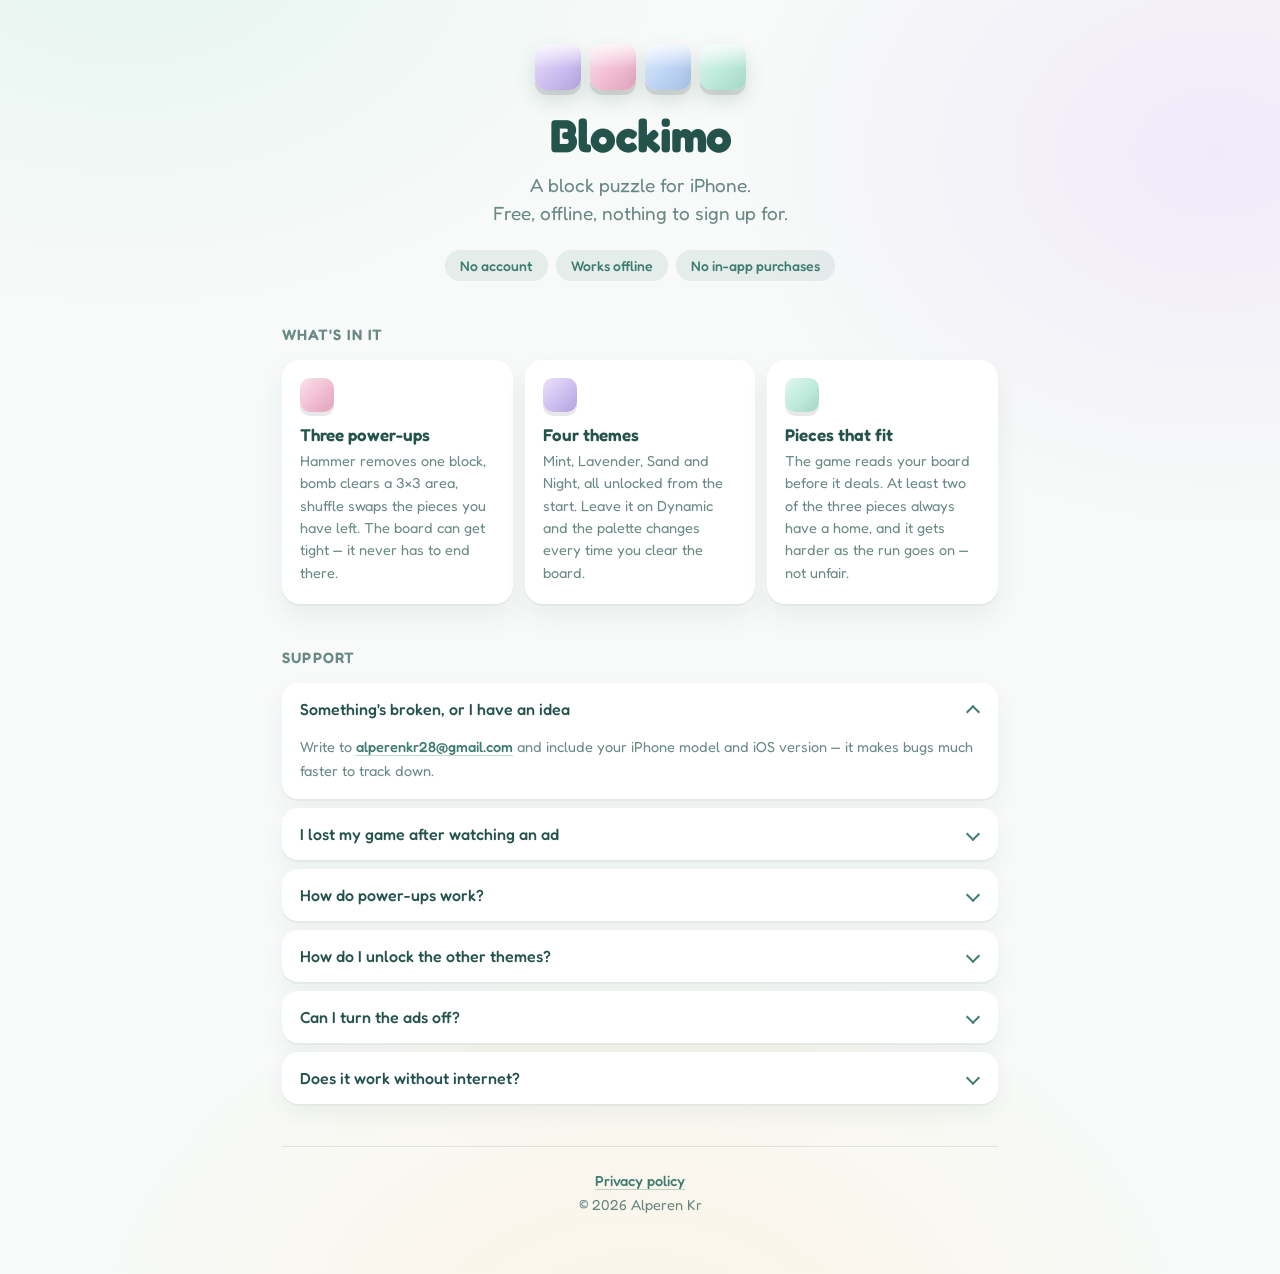
==== blockimo/index.html @ 156df825 "Blockimo destek ve gizlilik sayfalarini ekle Sites yerine GitHub Pages: yayinlamak git push oluyor, " ====
<!doctype html>
<meta charset="utf-8">
<meta name="viewport" content="width=device-width,initial-scale=1">
<link rel="preconnect" href="https://fonts.googleapis.com">
<link rel="preconnect" href="https://fonts.gstatic.com" crossorigin>
<link href="https://fonts.googleapis.com/css2?family=Fredoka:wght@400;500;600;700&display=swap" rel="stylesheet">
<style>
  :root{
    --shell:#8CC7BD; --panel:#3E7B71; --deep:#2F6B62; --frame:#B8DFD8;
    --lav:#CFC0F0; --rose:#F2BFD3; --sky:#BFD5F5; --mint:#BFEBDC; --butter:#F7E0AE;
    --ink:#24534C; --muted:rgba(36,83,76,.68);
  }
  *{box-sizing:border-box;margin:0;padding:0}
  body{
    font-family:Fredoka,ui-rounded,-apple-system,BlinkMacSystemFont,"Segoe UI",sans-serif;
    color:var(--ink);
    background:
      radial-gradient(900px 620px at 10% -5%, #E6F5F0 0%, rgba(230,245,240,0) 60%),
      radial-gradient(820px 640px at 95% 12%, #F1EAFA 0%, rgba(241,234,250,0) 58%),
      radial-gradient(900px 700px at 50% 108%, #FDF3E4 0%, rgba(253,243,228,0) 62%),
      #F7FAF8;
    -webkit-font-smoothing:antialiased;
  }
  .wrap{max-width:760px;margin:0 auto;padding:44px 22px 56px}

  /* ---- hero ---- */
  .logo{display:flex;gap:9px;justify-content:center;margin-bottom:20px}
  .blk{width:46px;height:46px;border-radius:12px;position:relative;
       box-shadow:0 5px 0 rgba(0,0,0,.10), 0 10px 20px rgba(40,74,69,.16)}
  .blk::after{content:"";position:absolute;inset:0;border-radius:12px;
       background:linear-gradient(180deg,rgba(255,255,255,.78),rgba(255,255,255,0) 53%)}
  .b1{background:linear-gradient(135deg,#EAE2FA,var(--lav) 52%,#B4A2E0)}
  .b2{background:linear-gradient(135deg,#FBE2EC,var(--rose) 52%,#DFA3BC)}
  .b3{background:linear-gradient(135deg,#E2ECFB,var(--sky) 52%,#A6BFE2)}
  .b4{background:linear-gradient(135deg,#E2F7EF,var(--mint) 52%,#A4D6C4)}

  h1{font-size:46px;font-weight:700;text-align:center;letter-spacing:-1px;line-height:1.1}
  .tagline{text-align:center;font-size:19px;font-weight:400;color:var(--muted);
           margin-top:10px;line-height:1.5}
  .pills{display:flex;gap:8px;justify-content:center;flex-wrap:wrap;margin-top:22px}
  .pill{font-size:14px;font-weight:500;padding:7px 15px;border-radius:999px;
        background:rgba(62,123,113,.10);color:var(--panel)}

  /* ---- sections ---- */
  h2{font-size:15px;font-weight:600;letter-spacing:.08em;text-transform:uppercase;
     color:var(--muted);margin:44px 0 16px}
  .cards{display:grid;grid-template-columns:repeat(auto-fit,minmax(210px,1fr));gap:12px}
  .card{background:#fff;border-radius:18px;padding:18px 18px 20px;
        box-shadow:0 2px 0 rgba(40,74,69,.05), 0 12px 26px rgba(40,74,69,.07)}
  .card .dot{width:34px;height:34px;border-radius:10px;margin-bottom:12px;
             box-shadow:0 4px 0 rgba(0,0,0,.09)}
  .card h3{font-size:17px;font-weight:600;margin-bottom:5px}
  .card p{font-size:14.5px;font-weight:400;color:var(--muted);line-height:1.55}

  /* ---- faq ---- */
  details{background:#fff;border-radius:16px;margin-bottom:9px;overflow:hidden;
          box-shadow:0 2px 0 rgba(40,74,69,.05), 0 10px 22px rgba(40,74,69,.06)}
  summary{list-style:none;cursor:pointer;padding:16px 46px 16px 18px;position:relative;
          font-size:16px;font-weight:500}
  summary::-webkit-details-marker{display:none}
  summary::after{content:"";position:absolute;right:20px;top:50%;width:8px;height:8px;
                 margin-top:-5px;border-right:2.2px solid var(--panel);
                 border-bottom:2.2px solid var(--panel);transform:rotate(45deg);
                 transition:transform .18s ease}
  details[open] summary::after{transform:rotate(-135deg);margin-top:-2px}
  details p{padding:0 18px 17px;font-size:14.5px;font-weight:400;color:var(--muted);line-height:1.6}

  /* ---- footer ---- */
  footer{margin-top:42px;padding-top:22px;border-top:1px solid rgba(62,123,113,.16);
         text-align:center;font-size:14.5px;font-weight:400;color:var(--muted);line-height:1.7}
  a{color:var(--panel);font-weight:500;text-decoration:none;border-bottom:1.5px solid rgba(62,123,113,.3)}
  a:hover{border-bottom-color:var(--panel)}

  @media (max-width:520px){
    .wrap{padding:32px 18px 40px}
    h1{font-size:36px}
    .tagline{font-size:17px}
    .blk{width:38px;height:38px;border-radius:10px}
  }
</style>

<div class="wrap">
  <div class="logo">
    <div class="blk b1"></div><div class="blk b2"></div>
    <div class="blk b3"></div><div class="blk b4"></div>
  </div>
  <h1>Blockimo</h1>
  <p class="tagline">A block puzzle for iPhone.<br>Free, offline, nothing to sign up for.</p>
  <div class="pills">
    <span class="pill">No account</span>
    <span class="pill">Works offline</span>
    <span class="pill">No in-app purchases</span>
  </div>

  <h2>What's in it</h2>
  <div class="cards">
    <div class="card">
      <div class="dot" style="background:linear-gradient(135deg,#FBE2EC,#F2BFD3 52%,#DFA3BC)"></div>
      <h3>Three power-ups</h3>
      <p>Hammer removes one block, bomb clears a 3×3 area, shuffle swaps the pieces you have left. The board can get tight — it never has to end there.</p>
    </div>
    <div class="card">
      <div class="dot" style="background:linear-gradient(135deg,#EAE2FA,#CFC0F0 52%,#B4A2E0)"></div>
      <h3>Four themes</h3>
      <p>Mint, Lavender, Sand and Night, all unlocked from the start. Leave it on Dynamic and the palette changes every time you clear the board.</p>
    </div>
    <div class="card">
      <div class="dot" style="background:linear-gradient(135deg,#E2F7EF,#BFEBDC 52%,#A4D6C4)"></div>
      <h3>Pieces that fit</h3>
      <p>The game reads your board before it deals. At least two of the three pieces always have a home, and it gets harder as the run goes on — not unfair.</p>
    </div>
  </div>

  <h2>Support</h2>
  <details open>
    <summary>Something's broken, or I have an idea</summary>
    <p>Write to <a href="mailto:alperenkr28@gmail.com">alperenkr28@gmail.com</a> and include your iPhone model and iOS version — it makes bugs much faster to track down.</p>
  </details>
  <details>
    <summary>I lost my game after watching an ad</summary>
    <p>Your board is saved continuously, including after a game over. Reopen the app and the run should be waiting. If it isn't, please write in — that's a bug.</p>
  </details>
  <details>
    <summary>How do power-ups work?</summary>
    <p>Hammer removes one block. Bomb clears a 3×3 area — hold on the board to aim, lift to blast. Shuffle swaps the pieces you have left. You earn one free power-up every 10 cleared lines, and you can watch a rewarded ad for one more of each per run.</p>
  </details>
  <details>
    <summary>How do I unlock the other themes?</summary>
    <p>They're all unlocked from the start. Leave the theme on Dynamic and the palette changes every time you clear the whole board.</p>
  </details>
  <details>
    <summary>Can I turn the ads off?</summary>
    <p>There's no paid version. Ads are how the game stays free — no in-app purchases, no subscription.</p>
  </details>
  <details>
    <summary>Does it work without internet?</summary>
    <p>Yes. The game itself is entirely on your device. Only the ads need a connection.</p>
  </details>

  <footer>
    <a href="privacy-en.html" target="_top">Privacy policy</a><br>
    © 2026 Alperen Kr
  </footer>
</div>
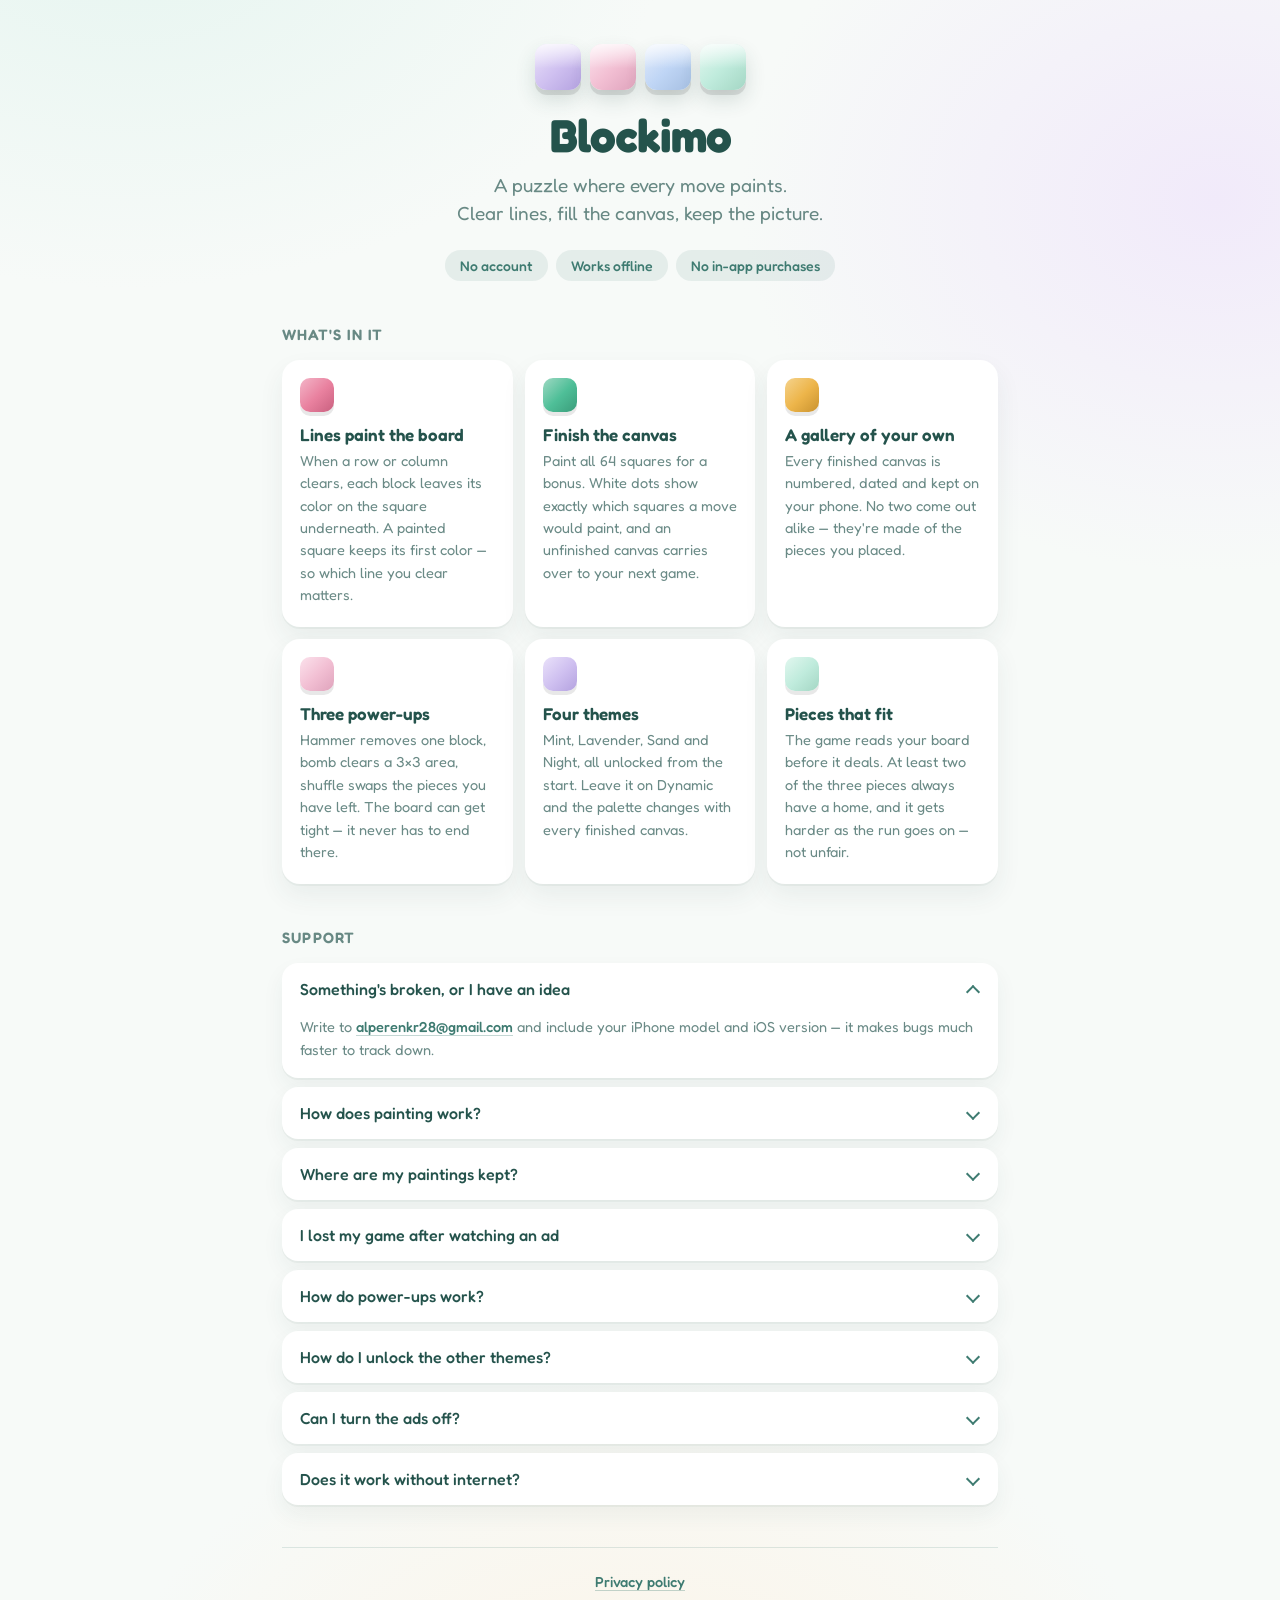
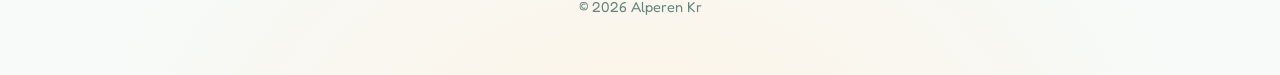
==== commit 19f1dbfe: "Blockimo sayfalarini boyama mekanigine gore guncelle Destek sayfasi yeni cekirdek mekanigi anlatiyor" ====
--- a/blockimo/index.html
+++ b/blockimo/index.html
@@ -85,7 +85,7 @@
     <div class="blk b3"></div><div class="blk b4"></div>
   </div>
   <h1>Blockimo</h1>
-  <p class="tagline">A block puzzle for iPhone.<br>Free, offline, nothing to sign up for.</p>
+  <p class="tagline">A puzzle where every move paints.<br>Clear lines, fill the canvas, keep the picture.</p>
   <div class="pills">
     <span class="pill">No account</span>
     <span class="pill">Works offline</span>
@@ -95,6 +95,21 @@
   <h2>What's in it</h2>
   <div class="cards">
     <div class="card">
+      <div class="dot" style="background:linear-gradient(135deg,#F3B6C8,#E9819F 52%,#C9607F)"></div>
+      <h3>Lines paint the board</h3>
+      <p>When a row or column clears, each block leaves its color on the square underneath. A painted square keeps its first color — so which line you clear matters.</p>
+    </div>
+    <div class="card">
+      <div class="dot" style="background:linear-gradient(135deg,#9FD9C3,#4FBF98 52%,#3A9C7A)"></div>
+      <h3>Finish the canvas</h3>
+      <p>Paint all 64 squares for a bonus. White dots show exactly which squares a move would paint, and an unfinished canvas carries over to your next game.</p>
+    </div>
+    <div class="card">
+      <div class="dot" style="background:linear-gradient(135deg,#F5D38D,#EDB54A 52%,#C9922F)"></div>
+      <h3>A gallery of your own</h3>
+      <p>Every finished canvas is numbered, dated and kept on your phone. No two come out alike — they're made of the pieces you placed.</p>
+    </div>
+    <div class="card">
       <div class="dot" style="background:linear-gradient(135deg,#FBE2EC,#F2BFD3 52%,#DFA3BC)"></div>
       <h3>Three power-ups</h3>
       <p>Hammer removes one block, bomb clears a 3×3 area, shuffle swaps the pieces you have left. The board can get tight — it never has to end there.</p>
@@ -102,7 +117,7 @@
     <div class="card">
       <div class="dot" style="background:linear-gradient(135deg,#EAE2FA,#CFC0F0 52%,#B4A2E0)"></div>
       <h3>Four themes</h3>
-      <p>Mint, Lavender, Sand and Night, all unlocked from the start. Leave it on Dynamic and the palette changes every time you clear the board.</p>
+      <p>Mint, Lavender, Sand and Night, all unlocked from the start. Leave it on Dynamic and the palette changes with every finished canvas.</p>
     </div>
     <div class="card">
       <div class="dot" style="background:linear-gradient(135deg,#E2F7EF,#BFEBDC 52%,#A4D6C4)"></div>
@@ -117,6 +132,14 @@
     <p>Write to <a href="mailto:alperenkr28@gmail.com">alperenkr28@gmail.com</a> and include your iPhone model and iOS version — it makes bugs much faster to track down.</p>
   </details>
   <details>
+    <summary>How does painting work?</summary>
+    <p>Clear a row or column and each block leaves its color on the square beneath it. Squares that are already painted keep their color, so to finish a canvas you need to clear lines through empty ground. While you drag a piece, white dots mark the squares that move would paint.</p>
+  </details>
+  <details>
+    <summary>Where are my paintings kept?</summary>
+    <p>Only on your iPhone, in the gallery (the picture-frame button on the home screen). There's no account or server, so deleting the app deletes the gallery too — restore from an iPhone backup to keep them when you switch phones.</p>
+  </details>
+  <details>
     <summary>I lost my game after watching an ad</summary>
     <p>Your board is saved continuously, including after a game over. Reopen the app and the run should be waiting. If it isn't, please write in — that's a bug.</p>
   </details>
@@ -126,7 +149,7 @@
   </details>
   <details>
     <summary>How do I unlock the other themes?</summary>
-    <p>They're all unlocked from the start. Leave the theme on Dynamic and the palette changes every time you clear the whole board.</p>
+    <p>They're all unlocked from the start. Leave the theme on Dynamic and the palette changes whenever you finish a canvas or clear the whole board.</p>
   </details>
   <details>
     <summary>Can I turn the ads off?</summary>
